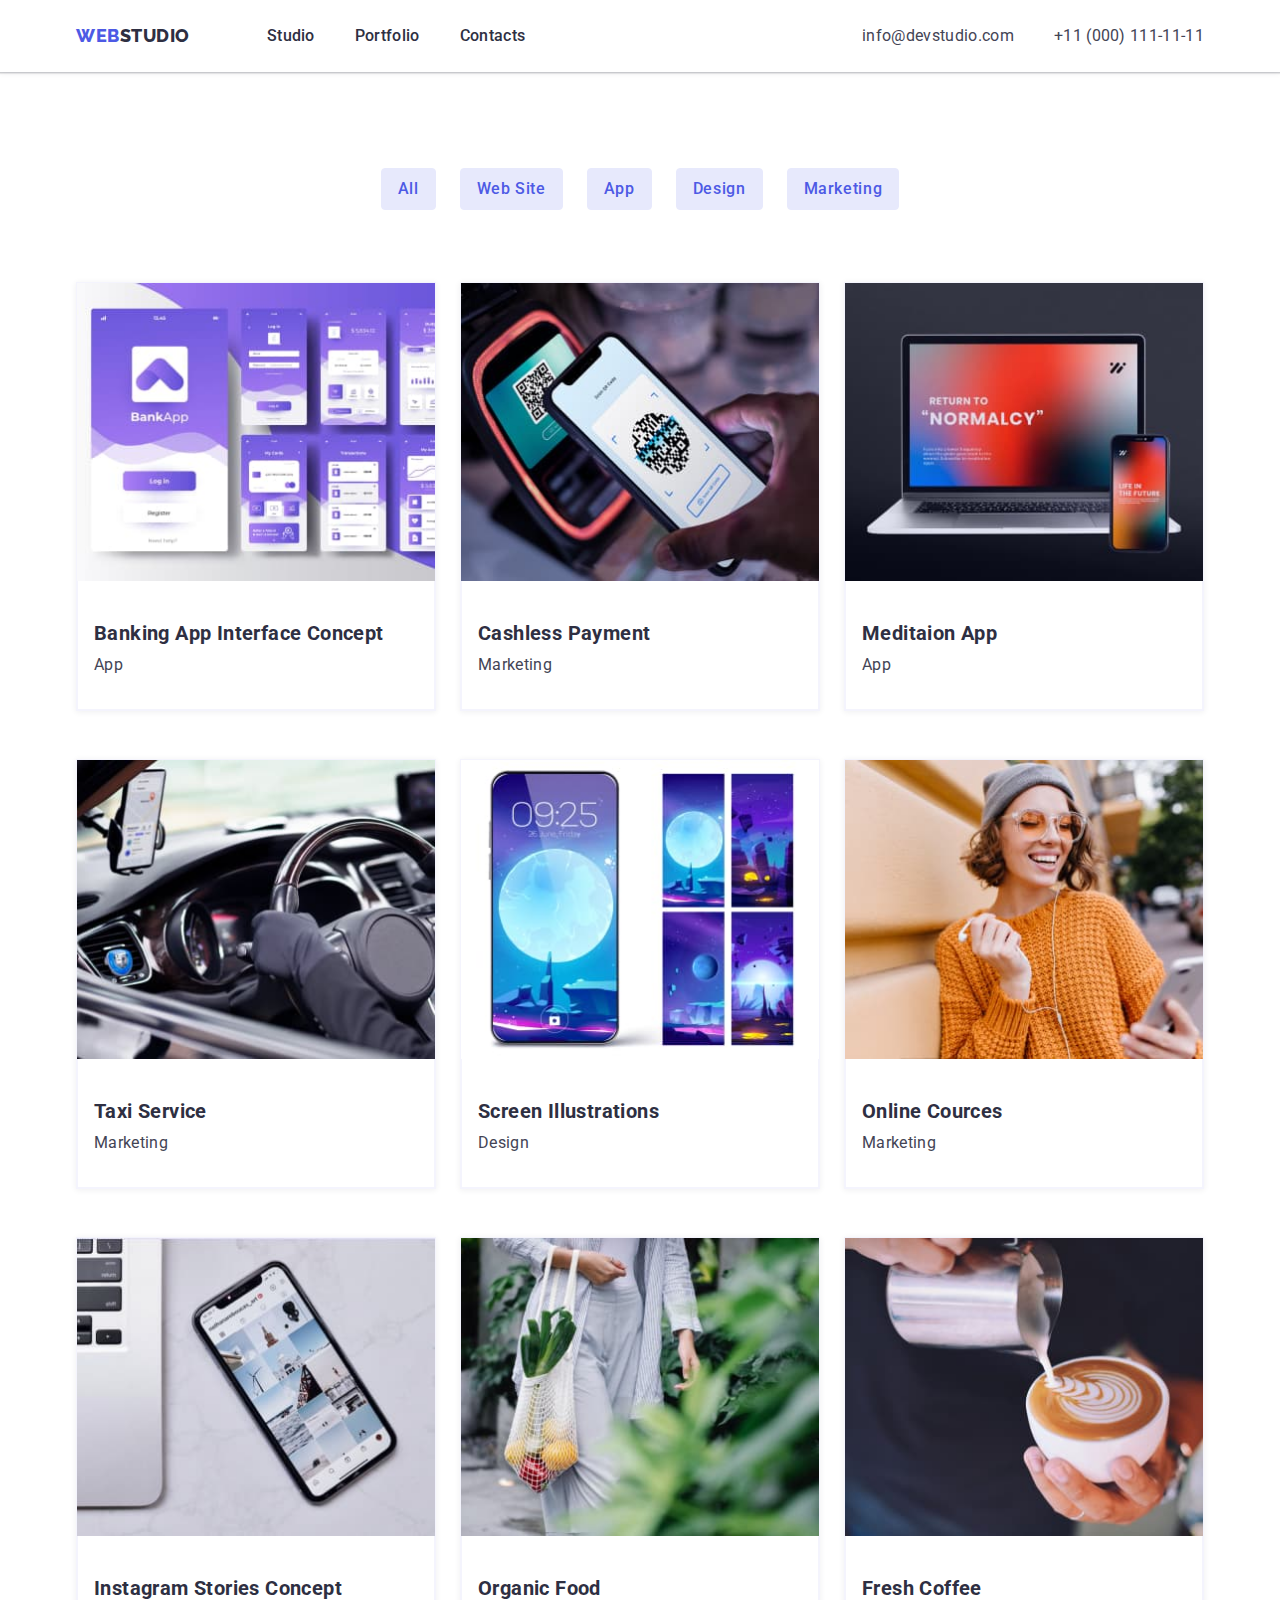
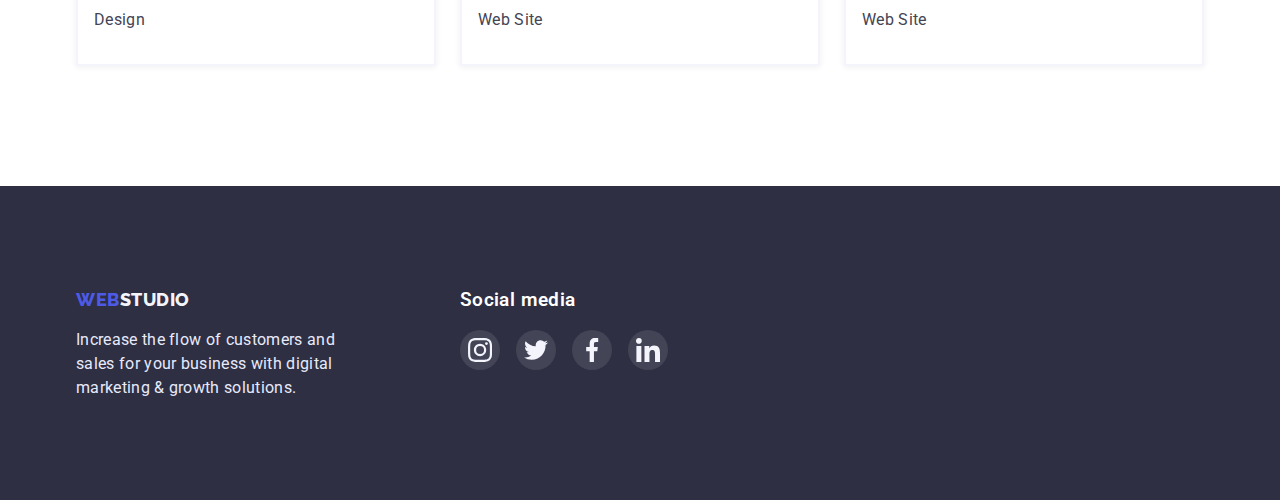
==== portfolio.html @ d84c59ca "add files from hw 4" ====
<!DOCTYPE html>
<html lang="en">
  <head>
    <meta charset="UTF-8" />
    <meta http-equiv="X-UA-Compatible" content="IE=edge" />
    <meta name="viewport" content="width=device-width, initial-scale=1.0" />
    <title>Портфоліо</title>
    <link rel="preconnect" href="https://fonts.googleapis.com" />
    <link rel="preconnect" href="https://fonts.gstatic.com" crossorigin />
    <link
      href="https://fonts.googleapis.com/css2?family=Raleway:wght@800&family=Roboto:wght@400;500;700;900&display=swap"
      rel="stylesheet" />
    <link
      rel="stylesheet"
      href="https://cdn.jsdelivr.net/npm/modern-normalize@1.1.0/modern-normalize.min.css" />
    <link rel="stylesheet" href="./css/styles.css" />
  </head>
  <body>
    <header class="page-header">
      <div class="container page-header-container">
        <a href="./index.html" class="logo"
          >web<span class="logo-black">studio</span></a
        >
        <nav class="page-nav">
          <ul class="menu">
            <li class="menu-item">
              <a href="./index.html" class="menu-link link-item-block"
                >Studio</a
              >
            </li>
            <li class="menu-item">
              <a href="./portfolio.html" class="menu-link link-item-block"
                >Portfolio</a
              >
            </li>
            <li class="menu-item">
              <a href="" class="menu-link link-item-block">Contacts</a>
            </li>
          </ul>
        </nav>
        <ul class="menu-contact">
          <li class="menu-item">
            <a
              href="maito:info@devstudio.com"
              class="contact-email link-item-block"
              >info@devstudio.com</a
            >
          </li>
          <li class="menu-item">
            <a
              href="tel:+11(000)111-11-11"
              class="contact-phone link-item-block"
              >+11 (000) 111-11-11</a
            >
          </li>
        </ul>
      </div>
    </header>
    <main>
      <section class="section portfolio-section">
        <div class="container">
          <h1 class="visual-hidden">List of our jobs</h1>
          <ul class="portfolio-menu">
            <li class="portfolio-menu-item">
              <button type="button" class="menu-btn">All</button>
            </li>
            <li class="portfolio-menu-item">
              <button type="button" class="menu-btn">Web Site</button>
            </li>
            <li class="portfolio-menu-item">
              <button type="button" class="menu-btn">App</button>
            </li>
            <li class="portfolio-menu-item">
              <button type="button" class="menu-btn">Design</button>
            </li>
            <li class="portfolio-menu-item">
              <button type="button" class="menu-btn">Marketing</button>
            </li>
          </ul>
          <ul class="portfolio-work">
            <li class="portfolio-card-item">
              <a href="" class="portfolio-card-link">
                <img
                  src="./images/banking_app_interface.jpg"
                  alt="Banking App Interface Concept"
                  width="360"
                  class="our-work-img" />
                <div class="portfolio-description">
                  <h2 class="strategy-header">Banking App Interface Concept</h2>
                  <p class="strategy-text">App</p>
                </div>
              </a>
            </li>
            <li class="portfolio-card-item">
              <a href="" class="portfolio-card-link">
                <img
                  src="./images/cashless_payment.jpg"
                  alt="Cashless Payment"
                  width="360"
                  class="our-work-img" />
                <div class="portfolio-description">
                  <h2 class="strategy-header">Cashless Payment</h2>
                  <p class="strategy-text">Marketing</p>
                </div>
              </a>
            </li>
            <li class="portfolio-card-item">
              <a href="" class="portfolio-card-link">
                <img
                  src="./images/meditation_app.jpg"
                  alt="Meditaion App"
                  width="360"
                  class="our-work-img" />
                <div class="portfolio-description">
                  <h2 class="strategy-header">Meditaion App</h2>
                  <p class="strategy-text">App</p>
                </div>
              </a>
            </li>
            <li class="portfolio-card-item">
              <a href="" class="portfolio-card-link">
                <img
                  src="./images/taxi_service.jpg"
                  alt="Taxi Service"
                  width="360"
                  class="our-work-img" />
                <div class="portfolio-description">
                  <h2 class="strategy-header">Taxi Service</h2>
                  <p class="strategy-text">Marketing</p>
                </div>
              </a>
            </li>
            <li class="portfolio-card-item">
              <a href="" class="portfolio-card-link">
                <img
                  src="./images/screen_ilustrator.jpg"
                  alt="Screen Illustrations"
                  width="360"
                  class="our-work-img" />
                <div class="portfolio-description">
                  <h2 class="strategy-header">Screen Illustrations</h2>
                  <p class="strategy-text">Design</p>
                </div>
              </a>
            </li>
            <li class="portfolio-card-item">
              <a href="" class="portfolio-card-link">
                <img
                  src="./images/online_cources.jpg"
                  alt="Online Cources"
                  width="360"
                  class="our-work-img" />
                <div class="portfolio-description">
                  <h2 class="strategy-header">Online Cources</h2>
                  <p class="strategy-text">Marketing</p>
                </div>
              </a>
            </li>
            <li class="portfolio-card-item">
              <a href="" class="portfolio-card-link">
                <img
                  src="./images/inst_stories.jpg"
                  alt="Instagram Stories Concept"
                  width="360"
                  class="our-work-img" />
                <div class="portfolio-description">
                  <h2 class="strategy-header">Instagram Stories Concept</h2>
                  <p class="strategy-text">Design</p>
                </div>
              </a>
            </li>
            <li class="portfolio-card-item">
              <a href="" class="portfolio-card-link">
                <img
                  src="./images/organic_food.jpg"
                  alt="Organic Food"
                  width="360"
                  class="our-work-img" />
                <div class="portfolio-description">
                  <h2 class="strategy-header">Organic Food</h2>
                  <p class="strategy-text">Web Site</p>
                </div>
              </a>
            </li>
            <li class="portfolio-card-item">
              <a href="" class="portfolio-card-link">
                <img
                  src="./images/fresh_coffee.jpg"
                  alt="Fresh Coffee"
                  width="360"
                  class="our-work-img" />
                <div class="portfolio-description">
                  <h2 class="strategy-header">Fresh Coffee</h2>
                  <p class="strategy-text">Web Site</p>
                </div>
              </a>
            </li>
          </ul>
        </div>
      </section>
    </main>
    <footer class="page-footer">
      <div class="container footer-align">
        <div class="footer-logo">
          <a href="./index.html" class="logo"
            >web<span class="logo-white">studio</span></a
          >
          <p class="descr-footer strategy-text">
            Increase the flow of customers and sales for your business with
            digital marketing & growth solutions.
          </p>
        </div>
        <div class="footer-social">
          <h3 class="footer-social-header">Social media</h3>
          <ul class="footer-social-menu">
            <li class="footer-social-item">
              <a href="" class="footer-social-link"
                ><svg class="footer-social-img" width="44px">
                  <use href="./images/icon.svg#instagram"></use></svg
              ></a>
            </li>
            <li class="footer-social-item">
              <a href="" class="footer-social-link"
                ><svg class="footer-social-img" width="44px">
                  <use href="./images/icon.svg#twitter"></use></svg
              ></a>
            </li>
            <li class="footer-social-item">
              <a href="" class="footer-social-link"
                ><svg class="footer-social-img" width="44px">
                  <use href="./images/icon.svg#facebook"></use></svg
              ></a>
            </li>
            <li class="footer-social-item">
              <a href="" class="footer-social-link"
                ><svg class="footer-social-img" width="44px">
                  <use href="./images/icon.svg#linkedin"></use></svg
              ></a>
            </li>
          </ul>
        </div>
      </div>
    </footer>
  </body>
</html>
---- css/styles.css ----
/* .outline {
  outline: 2px solid tomato;
} */
/* Reset styles */
h1,
h2,
h3,
h4,
h5,
h6,
p {
  margin-top: 0;
  margin-bottom: 0;
}

ul,
ol {
  margin-top: 0;
  margin-bottom: 0;
  padding-left: 0;
  list-style: none;
}

img {
  display: block;
  max-width: 100%;
}

a {
  text-decoration: none;
}

button {
  cursor: pointer;
}

.visual-hidden {
  position: absolute;
  white-space: nowrap;
  width: 1px;
  height: 1px;
  overflow: hidden;
  border: 0;
  padding: 0;
  clip: rect(0 0 0 0);
  clip-path: inset(50%);
  margin: -1px;
}

/* Variables */
:root {
  --primary-font: "Roboto", sans-serif;
  --secondary-font: "Raleway", sans-serif;
  /* COLORS */
  --brand-color: #4d5ae5; /* IRIS */
  --dark-color: #2e2f42; /* NAVY BLUE */
  --success-color: #31d0aa; /* GREEN */
  --body-text-color: #434455; /* SLATE */
  --sub-text-color: #8e8f99; /* LIGHT SLATE */
  --accent-color: #e7e9fc; /* CORNFLOWER */
  --light-color: #f4f4fd; /* CLOUD */
  --bgrnd-color: #ffffff; /* WHITE */
  --hero-btn-backgroung: #404bbf;
}

body {
  background-color: var(--bgrnd-color);
  color: var(--body-text-color);
  font-family: var(--primary-font);
  font-size: 16px;
}

.container {
  width: 1158px;
  margin-left: auto;
  margin-right: auto;
  padding-left: 15px;
  padding-right: 15px;
}

.page-header {
  box-shadow: 0px 2px 1px rgba(46, 47, 66, 0.08),
    0px 1px 1px rgba(46, 47, 66, 0.16), 0px 1px 6px rgba(46, 47, 66, 0.08);
}

.page-header-container {
  display: flex;
  justify-content: flex-start;
  align-items: center;
}

.page-nav {
  display: flex;
  align-items: center;
}

.menu {
  display: flex;
  align-items: center;
}

.menu-contact {
  display: flex;
  align-items: center;
  margin-left: auto;
}

.menu-item:not(:last-child) {
  margin-right: 40px;
}

/* Logo */
.logo {
  margin-right: 77px;

  font-family: var(--secondary-font);
  font-weight: 800;
  font-size: 18px;
  line-height: 1.33;
  letter-spacing: 0.03em;
  text-transform: uppercase;
  color: var(--brand-color);
}

.logo-white {
  color: var(--light-color);
}

.logo-black {
  color: var(--dark-color);
}

.menu-link {
  font-weight: 500;
  line-height: 1.5;
  letter-spacing: 0.02em;
  color: var(--dark-color);
}

.link-item-block {
  display: block;
  padding-top: 24px;
  padding-bottom: 24px;
}
.menu-link:hover,
.menu-link:focus {
  color: var(--body-text-color);
}

.menu-link:active {
  color: var(--brand-color);
}

.contact-email,
.contact-phone {
  line-height: 1.5;
  letter-spacing: 0.02em;
  color: var(--body-text-color);
}

.contact-email:hover,
.contact-email:focus {
  color: var(--brand-color);
}

.contact-phone:hover,
.contact-phone:focus {
  color: var(--brand-color);
}

.hero {
  padding-top: 192px;
  padding-bottom: 192px;
  margin: 0 auto;

  background-color: var(--dark-color);

  text-align: center;
}

.overlay {
  max-width: 1440px;
  background-image: linear-gradient(
      rgba(46, 47, 66, 0.7),
      rgba(46, 47, 66, 0.7)
    ),
    url("../images/p-o.jpg");
  background-size: cover;
  background-position: center;
}

.hero-header {
  margin: auto;
  max-width: 500px;

  font-weight: 700;
  font-size: 56px;
  line-height: 1.07;
  letter-spacing: 0.02em;
  color: var(--bgrnd-color);

  text-align: center;
}

.hero-btn {
  margin-top: 48px;
  min-width: 170px;
  padding-top: 16px;
  padding-right: 32px;
  padding-bottom: 16px;
  padding-left: 32px;

  font-size: 16px;
  font-weight: 500;
  line-height: 1.18;
  letter-spacing: 0.04em;
  color: var(--bgrnd-color);
  background-color: var(--brand-color);
  font-family: var(--primary-font);

  box-shadow: 0px 4px 4px rgba(0, 0, 0, 0.15);
  border-radius: 4px;
  border-color: transparent;
}

.hero-btn:hover,
.hero-btn:focus {
  background-color: var(--brand-color);
  box-shadow: 0px 1px 6px rgba(46, 47, 66, 0.08),
    0px 1px 1px rgba(46, 47, 66, 0.16), 0px 2px 1px rgba(46, 47, 66, 0.08);
}

.hero-btn:active {
  background-color: var(--hero-btn-backgroung);
  box-shadow: 0px 4px 4px rgba(0, 0, 0, 0.15);
}

.strategy {
  padding-top: 120px;
}

.section {
  padding-bottom: 120px;
}

.strategy-header {
  margin-bottom: 8px;
  margin-top: 8px;
  font-weight: 700;
  font-size: 20px;
  line-height: 1.2;
  letter-spacing: 0.02em;
  color: var(--dark-color);
}

.strategy-text {
  letter-spacing: 0.02em;
  line-height: 1.5;
  color: var(--body-text-color);
}

.strategy-list {
  display: flex;
  flex-wrap: wrap;
  column-gap: 24px;
}

.strategy-item-link {
  display: flex;
  align-items: center;
  justify-content: center;
  height: 112px;
  background: var(--light-color);
  border-radius: 4px;
}

.strategy-item {
  flex-basis: calc((100% - (3 * 24px)) / 4);
}

.strategy-item-img {
  height: 64px;
  width: 64px;
}

.work-list {
  display: flex;
  align-items: center;
  column-gap: 24px;
  flex-wrap: wrap;
}

.work-item {
  flex-basis: calc((100% - (2 * 24px)) / 3);
}

.work-header,
.team-header,
.customer-header {
  margin-bottom: 72px;

  font-weight: 700;
  font-size: 36px;
  line-height: 1.11;
  letter-spacing: 0.02em;
  color: var(--dark-color);

  text-align: center;
  text-transform: capitalize;
}

.team {
  background-color: var(--light-color);
  padding-top: 120px;
}

.team-list {
  display: flex;
  flex-wrap: wrap;
  align-items: center;
  column-gap: 24px;
}

.team-item {
  background-color: var(--bgrnd-color);

  text-align: center;
  border-radius: 0px 0px 4px 4px;
  box-shadow: 0px 1px 6px rgba(46, 47, 66, 0.08),
    0px 1px 1px rgba(46, 47, 66, 0.16), 0px 2px 1px rgba(46, 47, 66, 0.08);
}

.team-img-descr {
  padding-top: 32px;
  padding-right: 16px;
  padding-bottom: 32px;
  padding-left: 16px;
}

.team-social-menu {
  display: flex;
  justify-content: center;
  align-items: center;
  gap: 24px;
  margin-top: 12px;
}

.team-social-item {
  width: 40px;
  height: 40px;
}

.team-social-link {
  display: flex;
  justify-content: center;
  align-items: center;
  border-radius: 50%;
  background: var(--brand-color);
  width: 100%;
  height: 100%;
}

.team-social-img {
  width: 16px;
  height: 16px;
  fill: var(--light-color);
}

.customer {
  padding-top: 120px;
  text-align: center;
}

.customer-header {
  margin-bottom: 72px;
}

.customer-menu {
  display: flex;
  align-items: center;
  column-gap: 24px;
}

.customer-menu-item {
  height: 88px;
  width: 168px;
}

.customer-menu-link {
  display: flex;
  justify-content: center;
  align-items: center;
  border-radius: 4px;
  border: 1px solid var(--sub-text-color);
  color: var(--sub);
  height: 100%;
  width: 100%;
}

.customer-menu-img {
  width: 104px;
  height: 56px;
  fill: var(--sub-text-color);
}

.customer-menu-link:hover,
.customer-menu-link:focus {
  border: 1px solid var(--brand-color);
  color: var(--brand-color);
}

.customer-menu-link:hover .customer-menu-img,
.customer-menu-link:focus .customer-menu-img {
  fill: var(--brand-color);
  color: var(--brand-color);
}

.footer-align {
  display: flex;
  align-items: baseline;
}

.footer-logo {
  margin-right: 120px;
}

.descr-footer {
  color: var(--accent-color);
  width: 264px;
  margin-top: 16px;
}

.page-footer {
  padding-top: 100px;
  padding-bottom: 100px;

  background-color: var(--dark-color);
}

.footer-social-menu {
  display: flex;
  justify-content: center;
  align-items: center;
  column-gap: 16px;
}

.footer-social-item {
  height: 40px;
  width: 40px;
}

.footer-social-link {
  display: flex;
  justify-content: center;
  align-items: center;
  border-radius: 50%;
  background: rgba(255, 255, 255, 0.1);
  width: 100%;
  height: 100%;
}

.footer-social-link:hover,
.footer-social-link:focus {
  background-color: var(--success-color);
}

.footer-social-img {
  width: 24px;
  height: 24px;
  fill: var(--light-color);
}

.footer-social-header {
  margin-bottom: 16px;
  font-weight: 600;
  line-height: 1.5;
  letter-spacing: 0.02em;
  color: var(--bgrnd-color);
}

/* =========== PORTFOLIO ============ */

.menu-btn {
  font-size: 16px;
  font-weight: 500;
  line-height: 1.5;
  letter-spacing: 0.04em;
  color: var(--brand-color);
  background-color: var(--accent-color);
  font-family: var(--primary-font);
  padding: 8px 16px;
  border-radius: 4px;
  border: 1px solid #e7e9fc;
  font-family: var(--primary-font);
}

.menu-btn:hover,
.menu-btn:focus {
  color: var(--bgrnd-color);
  background-color: var(--brand-color);
  border-color: transparent;
  box-shadow: 0px 3px 1px rgba(0, 0, 0, 0.1), 0px 2px 1px rgba(0, 0, 0, 0.08),
    0px 2px 2px rgba(0, 0, 0, 0.12);
}

.portfolio-section {
  padding-top: 96px;
}

.portfolio-menu {
  display: flex;
  align-items: center;
  justify-content: center;
  column-gap: 24px;
  margin-bottom: 72px;
}

.portfolio-work {
  display: flex;
  flex-wrap: wrap;
  align-items: center;
  gap: 48px 24px;
}

.portfolio-card-item {
  display: flex;
  flex-basis: calc((100% - (2 * 24px)) / 3);
}

.portfolio-card-link {
  width: 100%;
  border: 0.5px solid #f4f4fd;
  box-shadow: 0px 1px 6px rgba(46, 47, 66, 0.08);
}

.portfolio-card-link:hover,
.portfolio-card-link:focus {
  box-shadow: 0px 1px 6px rgba(46, 47, 66, 0.08),
    0px 1px 1px rgba(46, 47, 66, 0.16), 0px 2px 1px rgba(46, 47, 66, 0.08);
}

.portfolio-description {
  padding-top: 32px;
  padding-bottom: 32px;
  padding-left: 16px;

  border: 0.5px solid;
  border-color: var(--light-color);
  border-top: none;
}
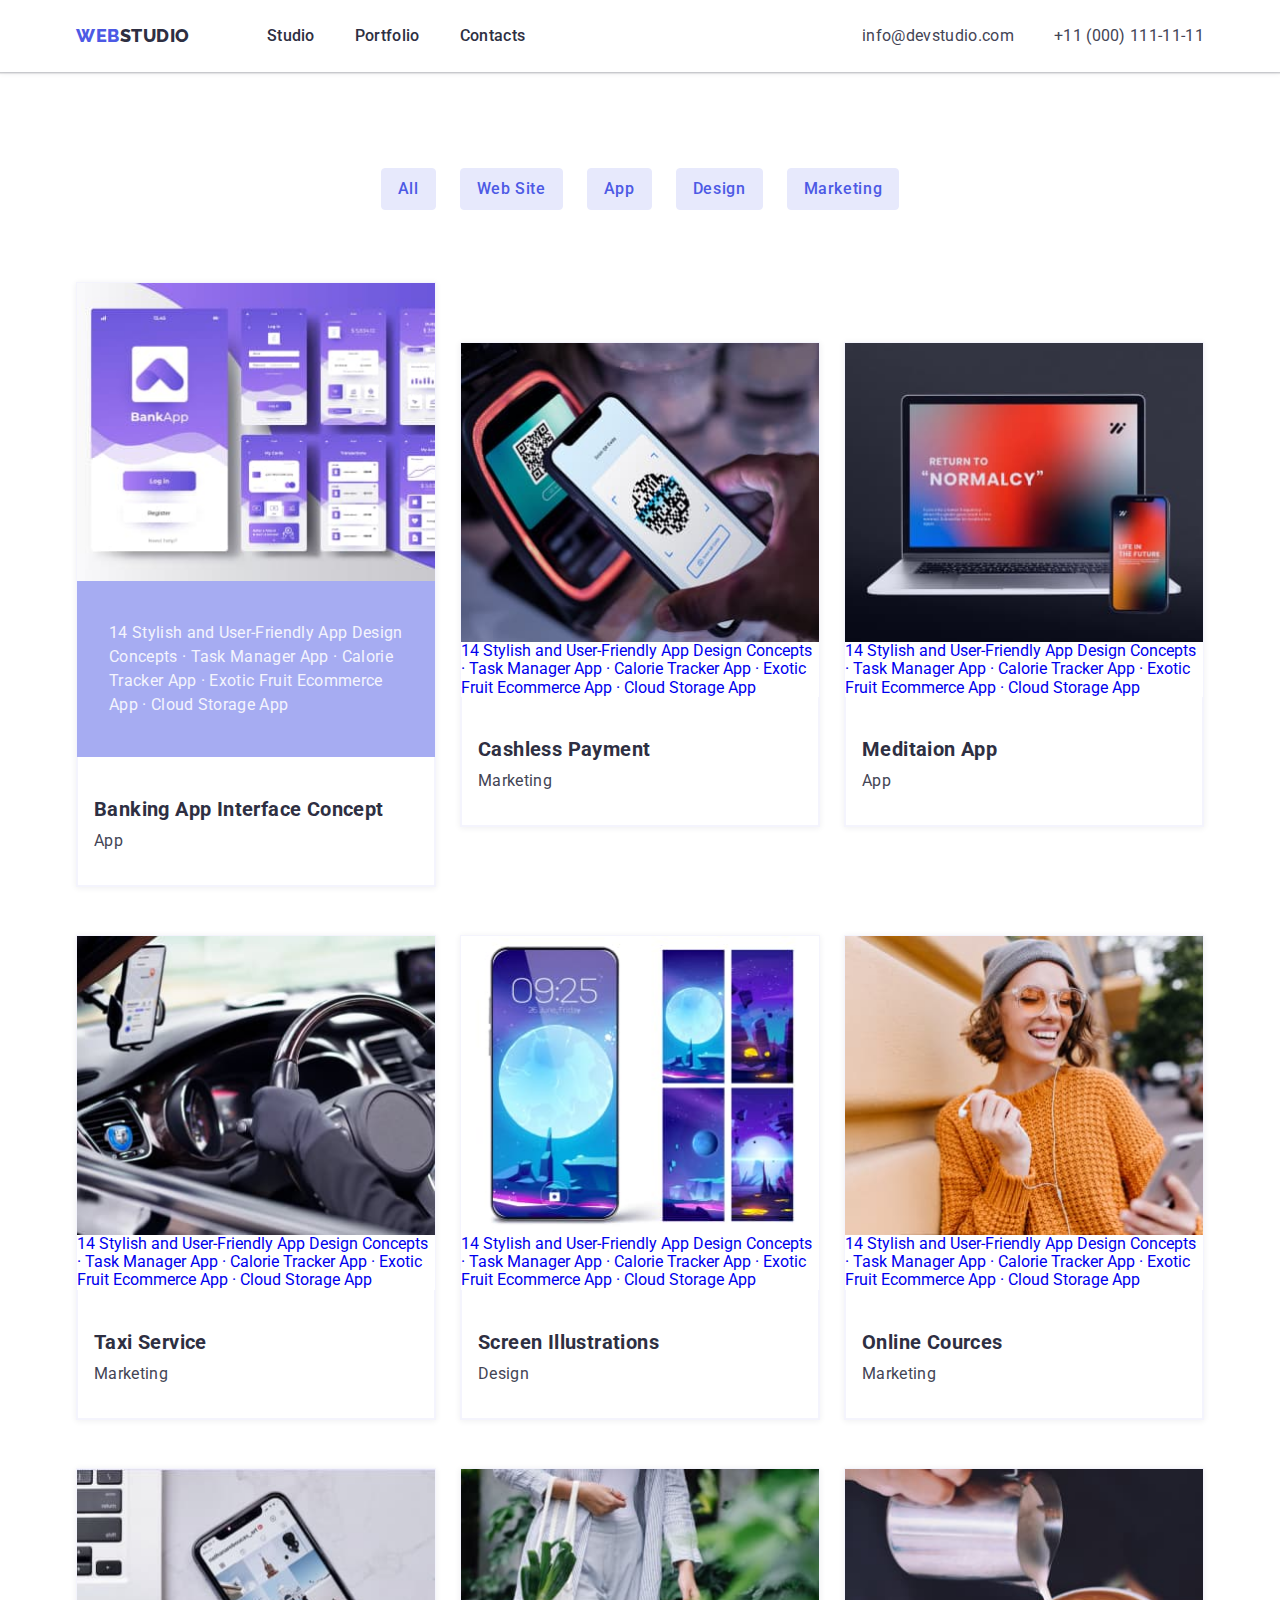
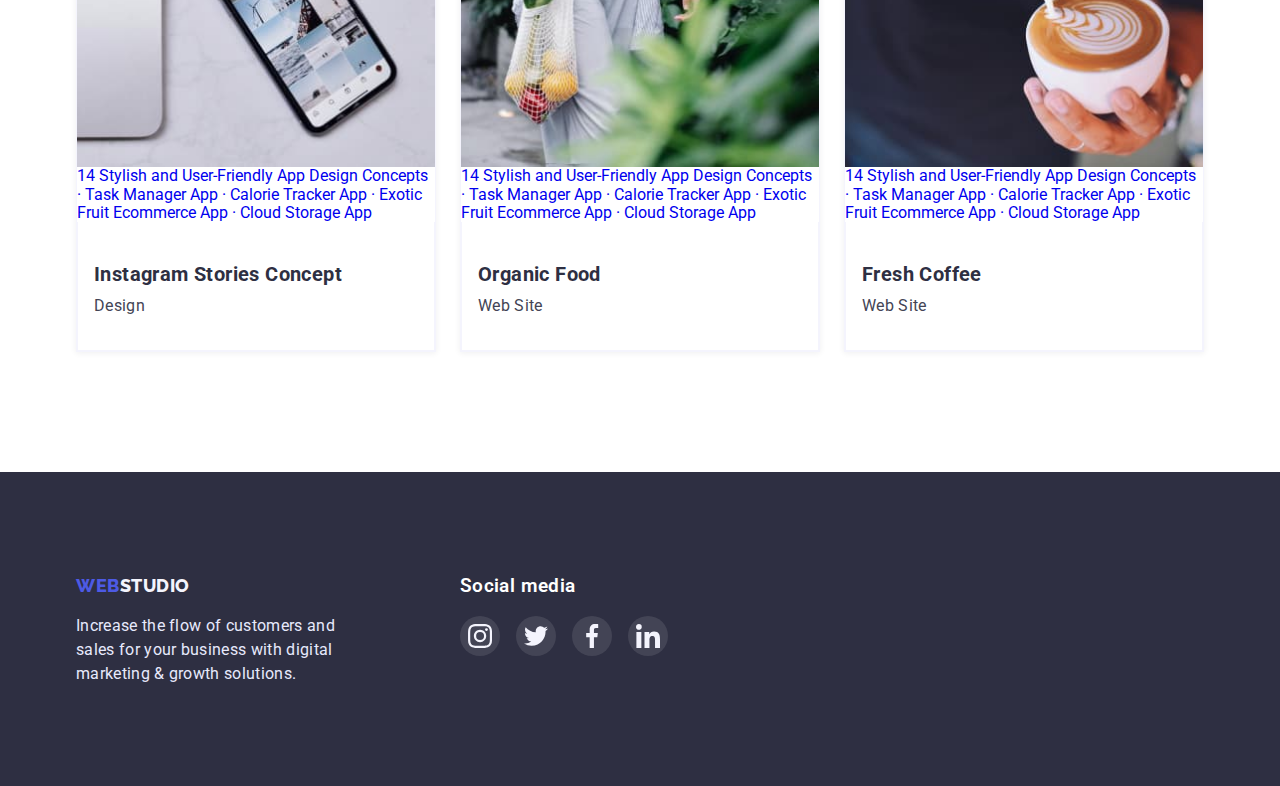
==== commit 67ef518b: "додавання елементу ефекту для сторінки портфоліо" ====
--- a/portfolio.html
+++ b/portfolio.html
@@ -34,7 +34,7 @@
               >
             </li>
             <li class="menu-item">
-              <a href="" class="menu-link link-item-block">Contacts</a>
+              <a href="#" class="menu-link link-item-block">Contacts</a>
             </li>
           </ul>
         </nav>
@@ -79,12 +79,17 @@
           </ul>
           <ul class="portfolio-work">
             <li class="portfolio-card-item">
-              <a href="" class="portfolio-card-link">
+              <a href="#" class="portfolio-card-link">
                 <img
                   src="./images/banking_app_interface.jpg"
                   alt="Banking App Interface Concept"
                   width="360"
                   class="our-work-img" />
+                <p class="portfolio-overlay-card">
+                  14 Stylish and User-Friendly App Design Concepts · Task
+                  Manager App · Calorie Tracker App · Exotic Fruit Ecommerce App
+                  · Cloud Storage App
+                </p>
                 <div class="portfolio-description">
                   <h2 class="strategy-header">Banking App Interface Concept</h2>
                   <p class="strategy-text">App</p>
@@ -92,12 +97,17 @@
               </a>
             </li>
             <li class="portfolio-card-item">
-              <a href="" class="portfolio-card-link">
+              <a href="#" class="portfolio-card-link">
                 <img
                   src="./images/cashless_payment.jpg"
                   alt="Cashless Payment"
                   width="360"
                   class="our-work-img" />
+                <p>
+                  14 Stylish and User-Friendly App Design Concepts · Task
+                  Manager App · Calorie Tracker App · Exotic Fruit Ecommerce App
+                  · Cloud Storage App
+                </p>
                 <div class="portfolio-description">
                   <h2 class="strategy-header">Cashless Payment</h2>
                   <p class="strategy-text">Marketing</p>
@@ -105,12 +115,17 @@
               </a>
             </li>
             <li class="portfolio-card-item">
-              <a href="" class="portfolio-card-link">
+              <a href="#" class="portfolio-card-link">
                 <img
                   src="./images/meditation_app.jpg"
                   alt="Meditaion App"
                   width="360"
                   class="our-work-img" />
+                <p>
+                  14 Stylish and User-Friendly App Design Concepts · Task
+                  Manager App · Calorie Tracker App · Exotic Fruit Ecommerce App
+                  · Cloud Storage App
+                </p>
                 <div class="portfolio-description">
                   <h2 class="strategy-header">Meditaion App</h2>
                   <p class="strategy-text">App</p>
@@ -118,12 +133,17 @@
               </a>
             </li>
             <li class="portfolio-card-item">
-              <a href="" class="portfolio-card-link">
+              <a href="#" class="portfolio-card-link">
                 <img
                   src="./images/taxi_service.jpg"
                   alt="Taxi Service"
                   width="360"
                   class="our-work-img" />
+                <p>
+                  14 Stylish and User-Friendly App Design Concepts · Task
+                  Manager App · Calorie Tracker App · Exotic Fruit Ecommerce App
+                  · Cloud Storage App
+                </p>
                 <div class="portfolio-description">
                   <h2 class="strategy-header">Taxi Service</h2>
                   <p class="strategy-text">Marketing</p>
@@ -131,12 +151,17 @@
               </a>
             </li>
             <li class="portfolio-card-item">
-              <a href="" class="portfolio-card-link">
+              <a href="#" class="portfolio-card-link">
                 <img
                   src="./images/screen_ilustrator.jpg"
                   alt="Screen Illustrations"
                   width="360"
                   class="our-work-img" />
+                <p>
+                  14 Stylish and User-Friendly App Design Concepts · Task
+                  Manager App · Calorie Tracker App · Exotic Fruit Ecommerce App
+                  · Cloud Storage App
+                </p>
                 <div class="portfolio-description">
                   <h2 class="strategy-header">Screen Illustrations</h2>
                   <p class="strategy-text">Design</p>
@@ -144,12 +169,17 @@
               </a>
             </li>
             <li class="portfolio-card-item">
-              <a href="" class="portfolio-card-link">
+              <a href="#" class="portfolio-card-link">
                 <img
                   src="./images/online_cources.jpg"
                   alt="Online Cources"
                   width="360"
                   class="our-work-img" />
+                <p>
+                  14 Stylish and User-Friendly App Design Concepts · Task
+                  Manager App · Calorie Tracker App · Exotic Fruit Ecommerce App
+                  · Cloud Storage App
+                </p>
                 <div class="portfolio-description">
                   <h2 class="strategy-header">Online Cources</h2>
                   <p class="strategy-text">Marketing</p>
@@ -157,12 +187,17 @@
               </a>
             </li>
             <li class="portfolio-card-item">
-              <a href="" class="portfolio-card-link">
+              <a href="#" class="portfolio-card-link">
                 <img
                   src="./images/inst_stories.jpg"
                   alt="Instagram Stories Concept"
                   width="360"
                   class="our-work-img" />
+                <p>
+                  14 Stylish and User-Friendly App Design Concepts · Task
+                  Manager App · Calorie Tracker App · Exotic Fruit Ecommerce App
+                  · Cloud Storage App
+                </p>
                 <div class="portfolio-description">
                   <h2 class="strategy-header">Instagram Stories Concept</h2>
                   <p class="strategy-text">Design</p>
@@ -170,12 +205,17 @@
               </a>
             </li>
             <li class="portfolio-card-item">
-              <a href="" class="portfolio-card-link">
+              <a href="#" class="portfolio-card-link">
                 <img
                   src="./images/organic_food.jpg"
                   alt="Organic Food"
                   width="360"
                   class="our-work-img" />
+                <p>
+                  14 Stylish and User-Friendly App Design Concepts · Task
+                  Manager App · Calorie Tracker App · Exotic Fruit Ecommerce App
+                  · Cloud Storage App
+                </p>
                 <div class="portfolio-description">
                   <h2 class="strategy-header">Organic Food</h2>
                   <p class="strategy-text">Web Site</p>
@@ -183,12 +223,17 @@
               </a>
             </li>
             <li class="portfolio-card-item">
-              <a href="" class="portfolio-card-link">
+              <a href="#" class="portfolio-card-link">
                 <img
                   src="./images/fresh_coffee.jpg"
                   alt="Fresh Coffee"
                   width="360"
                   class="our-work-img" />
+                <p class="">
+                  14 Stylish and User-Friendly App Design Concepts · Task
+                  Manager App · Calorie Tracker App · Exotic Fruit Ecommerce App
+                  · Cloud Storage App
+                </p>
                 <div class="portfolio-description">
                   <h2 class="strategy-header">Fresh Coffee</h2>
                   <p class="strategy-text">Web Site</p>
@@ -214,25 +259,25 @@
           <h3 class="footer-social-header">Social media</h3>
           <ul class="footer-social-menu">
             <li class="footer-social-item">
-              <a href="" class="footer-social-link"
+              <a href="#" class="footer-social-link"
                 ><svg class="footer-social-img" width="44px">
                   <use href="./images/icon.svg#instagram"></use></svg
               ></a>
             </li>
             <li class="footer-social-item">
-              <a href="" class="footer-social-link"
+              <a href="#" class="footer-social-link"
                 ><svg class="footer-social-img" width="44px">
                   <use href="./images/icon.svg#twitter"></use></svg
               ></a>
             </li>
             <li class="footer-social-item">
-              <a href="" class="footer-social-link"
+              <a href="#" class="footer-social-link"
                 ><svg class="footer-social-img" width="44px">
                   <use href="./images/icon.svg#facebook"></use></svg
               ></a>
             </li>
             <li class="footer-social-item">
-              <a href="" class="footer-social-link"
+              <a href="#" class="footer-social-link"
                 ><svg class="footer-social-img" width="44px">
                   <use href="./images/icon.svg#linkedin"></use></svg
               ></a>
--- a/css/styles.css
+++ b/css/styles.css
@@ -480,6 +480,19 @@
 
 /* =========== PORTFOLIO ============ */
 
+.portfolio-overlay-card {
+  display: block;
+  font-size: 16px;
+  line-height: 1.5;
+  letter-spacing: 0.02em;
+  color: #f4f4fd;
+  padding-top: 40px;
+  padding-right: 32px;
+  padding-bottom: 40px;
+  padding-left: 32px;
+  background-color: rgb(77, 90, 229, 0.5);
+}
+
 .menu-btn {
   font-size: 16px;
   font-weight: 500;
@@ -528,7 +541,6 @@
 }
 
 .portfolio-card-link {
-  width: 100%;
   border: 0.5px solid #f4f4fd;
   box-shadow: 0px 1px 6px rgba(46, 47, 66, 0.08);
 }
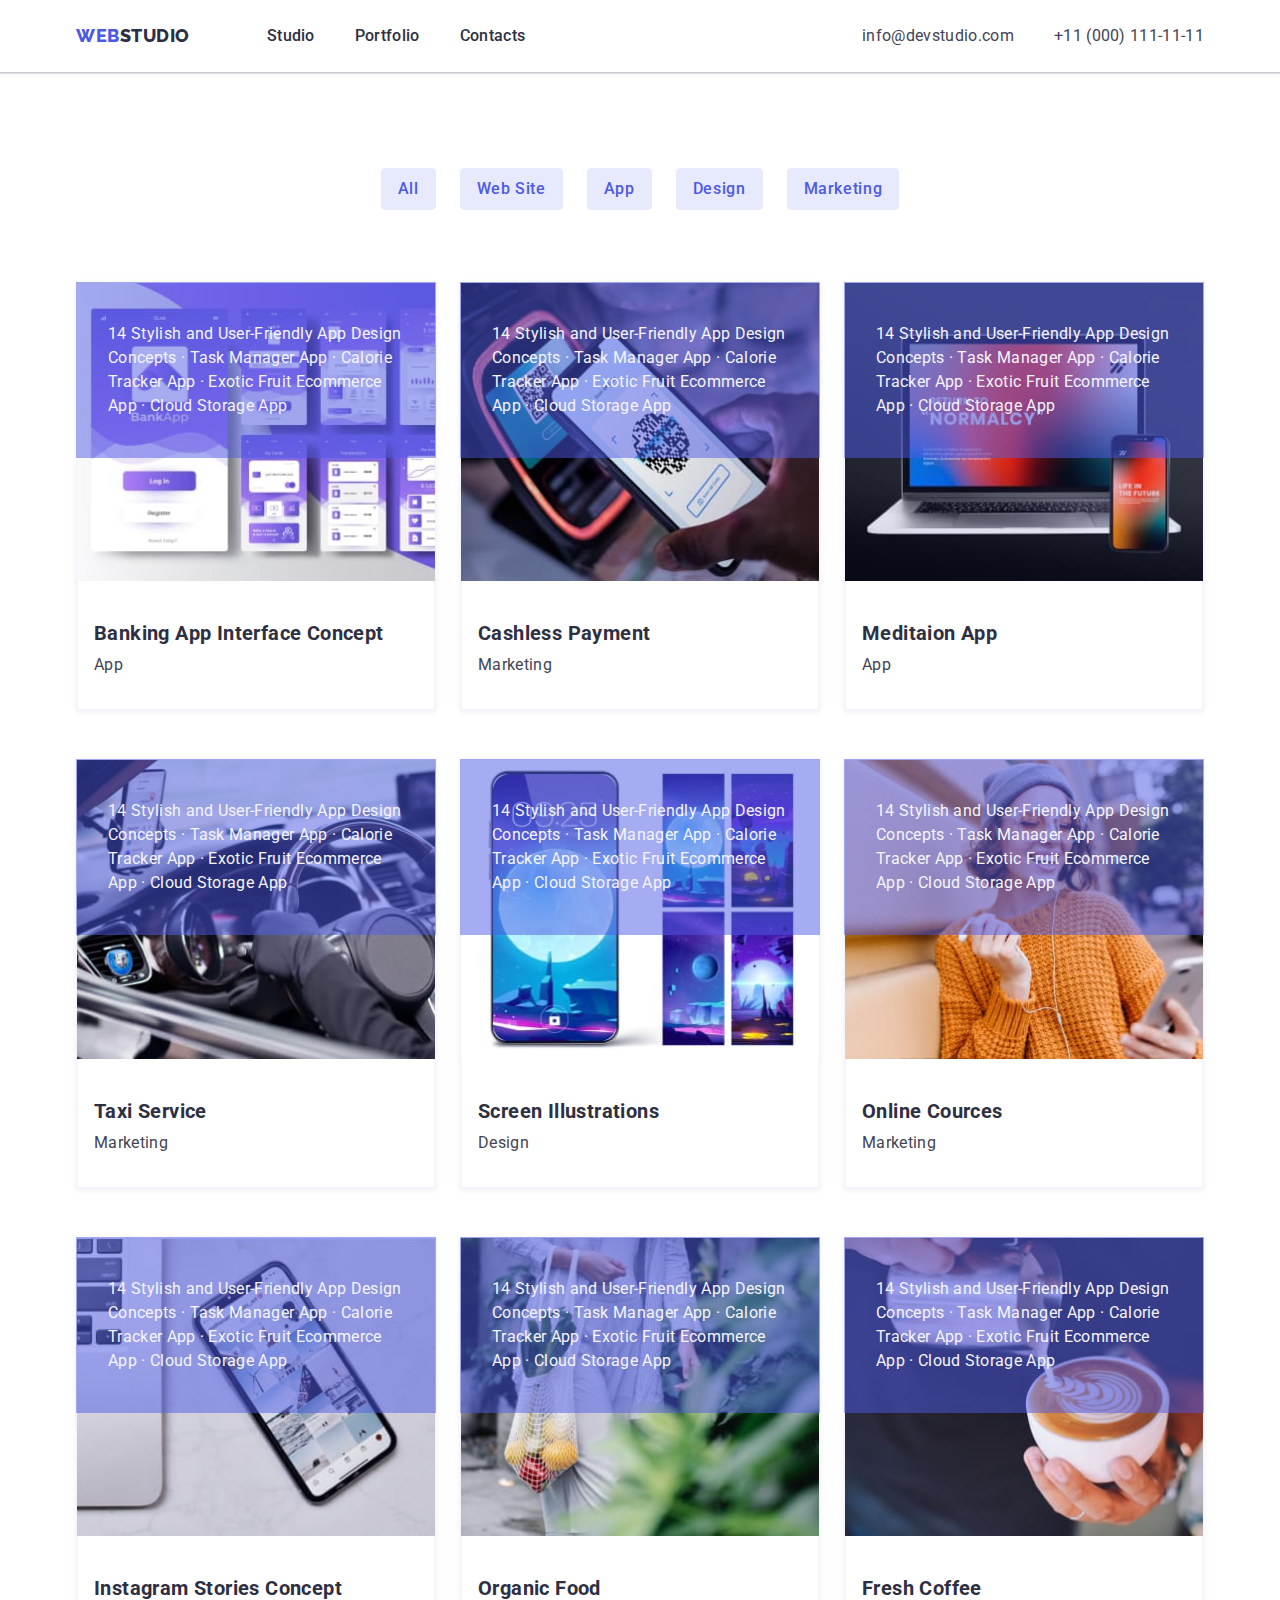
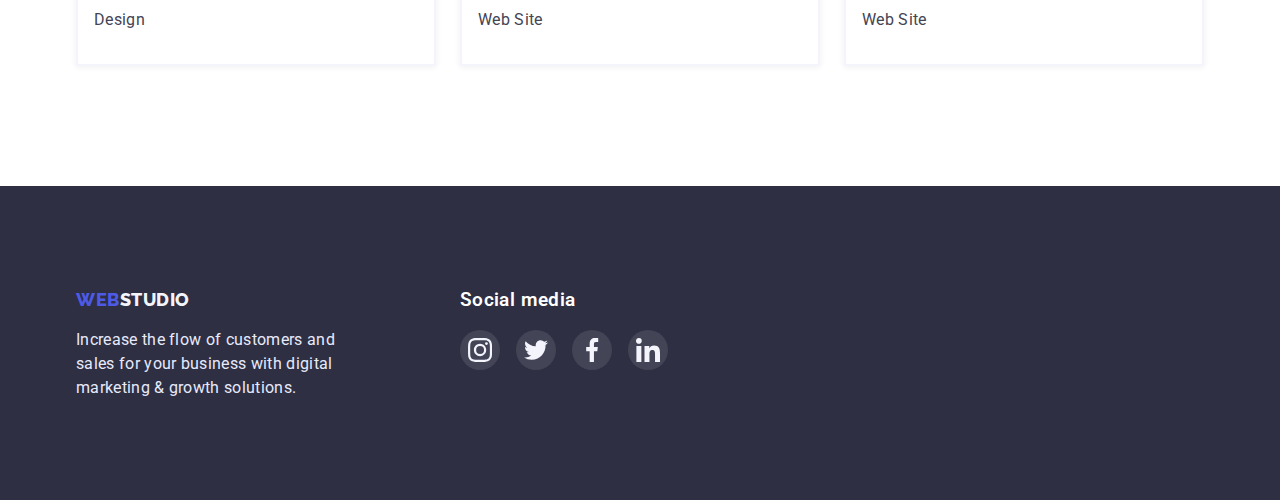
==== commit 30112500: "додано ефект на всі елементи" ====
--- a/portfolio.html
+++ b/portfolio.html
@@ -103,7 +103,7 @@
                   alt="Cashless Payment"
                   width="360"
                   class="our-work-img" />
-                <p>
+                <p class="portfolio-overlay-card">
                   14 Stylish and User-Friendly App Design Concepts · Task
                   Manager App · Calorie Tracker App · Exotic Fruit Ecommerce App
                   · Cloud Storage App
@@ -121,7 +121,7 @@
                   alt="Meditaion App"
                   width="360"
                   class="our-work-img" />
-                <p>
+                <p class="portfolio-overlay-card">
                   14 Stylish and User-Friendly App Design Concepts · Task
                   Manager App · Calorie Tracker App · Exotic Fruit Ecommerce App
                   · Cloud Storage App
@@ -139,7 +139,7 @@
                   alt="Taxi Service"
                   width="360"
                   class="our-work-img" />
-                <p>
+                <p class="portfolio-overlay-card">
                   14 Stylish and User-Friendly App Design Concepts · Task
                   Manager App · Calorie Tracker App · Exotic Fruit Ecommerce App
                   · Cloud Storage App
@@ -157,7 +157,7 @@
                   alt="Screen Illustrations"
                   width="360"
                   class="our-work-img" />
-                <p>
+                <p class="portfolio-overlay-card">
                   14 Stylish and User-Friendly App Design Concepts · Task
                   Manager App · Calorie Tracker App · Exotic Fruit Ecommerce App
                   · Cloud Storage App
@@ -175,7 +175,7 @@
                   alt="Online Cources"
                   width="360"
                   class="our-work-img" />
-                <p>
+                <p class="portfolio-overlay-card">
                   14 Stylish and User-Friendly App Design Concepts · Task
                   Manager App · Calorie Tracker App · Exotic Fruit Ecommerce App
                   · Cloud Storage App
@@ -193,7 +193,7 @@
                   alt="Instagram Stories Concept"
                   width="360"
                   class="our-work-img" />
-                <p>
+                <p class="portfolio-overlay-card">
                   14 Stylish and User-Friendly App Design Concepts · Task
                   Manager App · Calorie Tracker App · Exotic Fruit Ecommerce App
                   · Cloud Storage App
@@ -211,7 +211,7 @@
                   alt="Organic Food"
                   width="360"
                   class="our-work-img" />
-                <p>
+                <p class="portfolio-overlay-card">
                   14 Stylish and User-Friendly App Design Concepts · Task
                   Manager App · Calorie Tracker App · Exotic Fruit Ecommerce App
                   · Cloud Storage App
@@ -229,7 +229,7 @@
                   alt="Fresh Coffee"
                   width="360"
                   class="our-work-img" />
-                <p class="">
+                <p class="portfolio-overlay-card">
                   14 Stylish and User-Friendly App Design Concepts · Task
                   Manager App · Calorie Tracker App · Exotic Fruit Ecommerce App
                   · Cloud Storage App
--- a/css/styles.css
+++ b/css/styles.css
@@ -481,7 +481,9 @@
 /* =========== PORTFOLIO ============ */
 
 .portfolio-overlay-card {
-  display: block;
+  position: absolute;
+  left: 0;
+  top: 0;
   font-size: 16px;
   line-height: 1.5;
   letter-spacing: 0.02em;
@@ -536,6 +538,7 @@
 }
 
 .portfolio-card-item {
+  position: relative;
   display: flex;
   flex-basis: calc((100% - (2 * 24px)) / 3);
 }
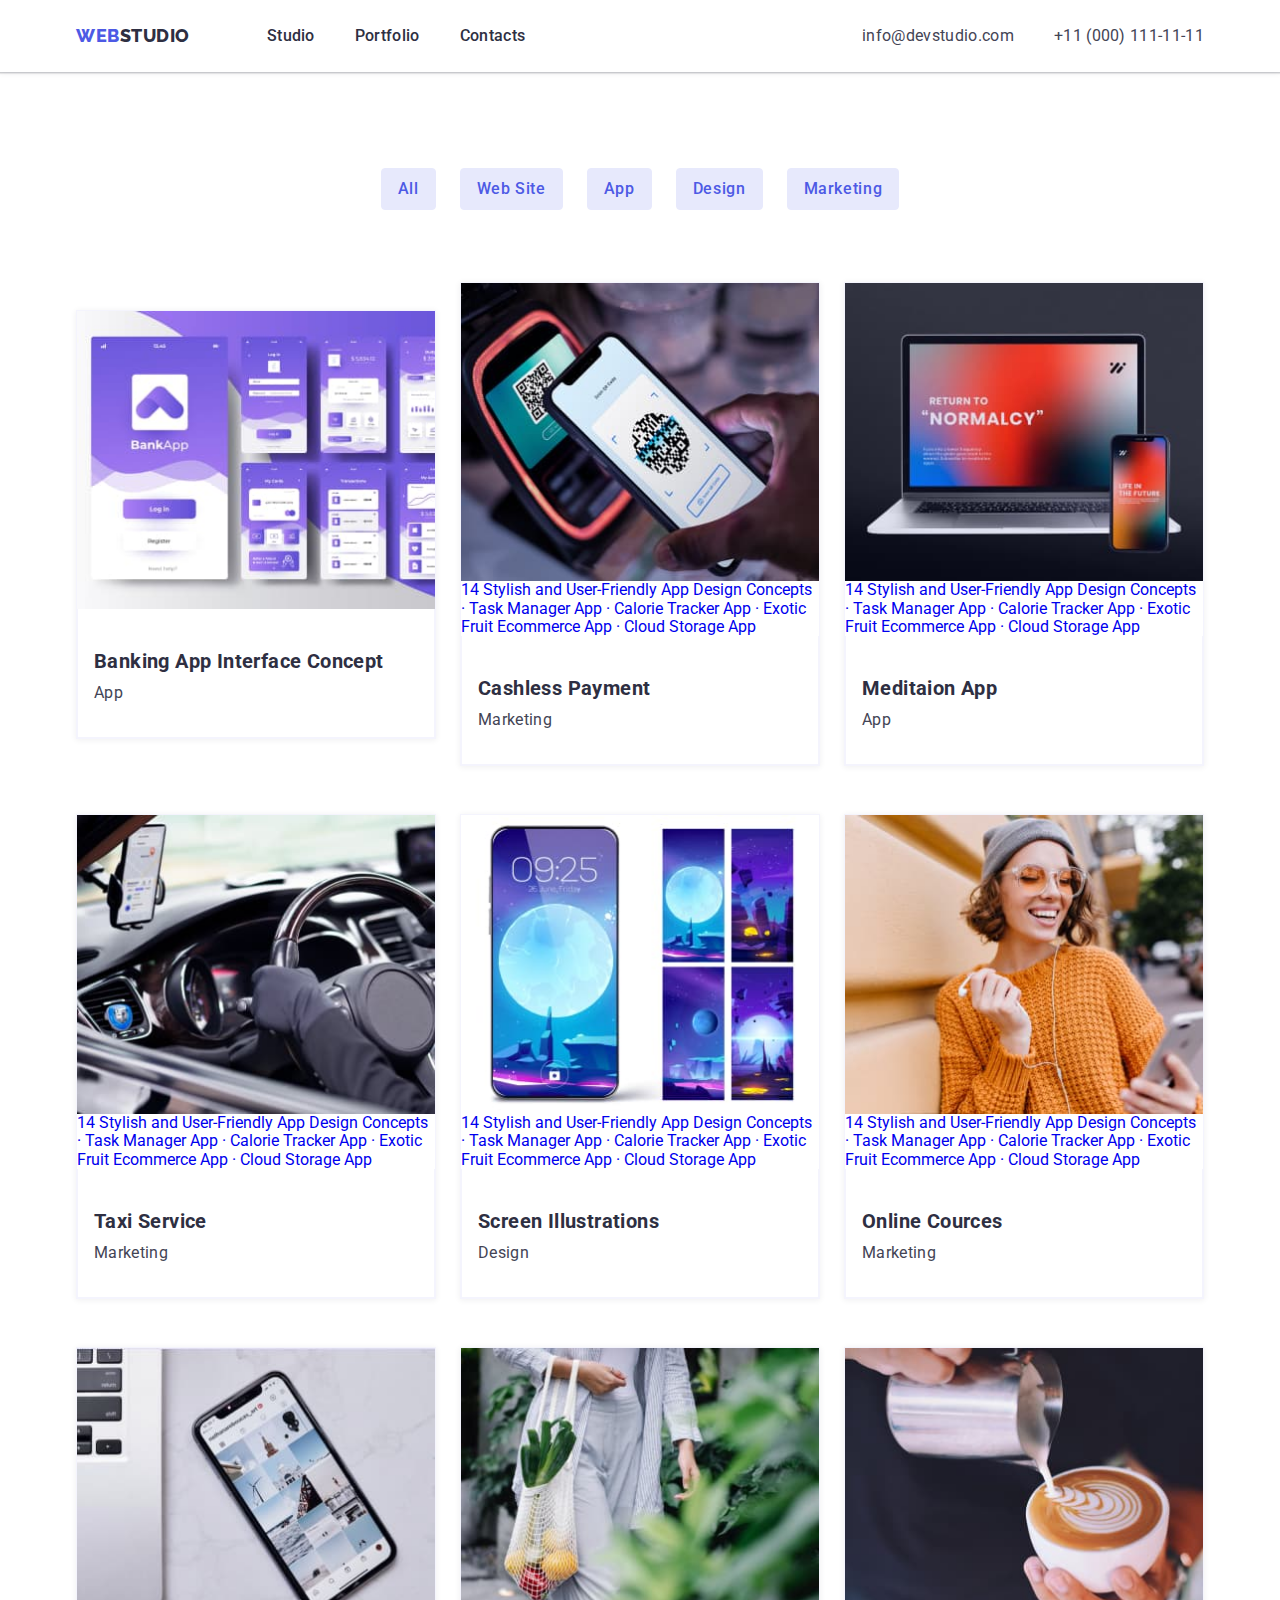
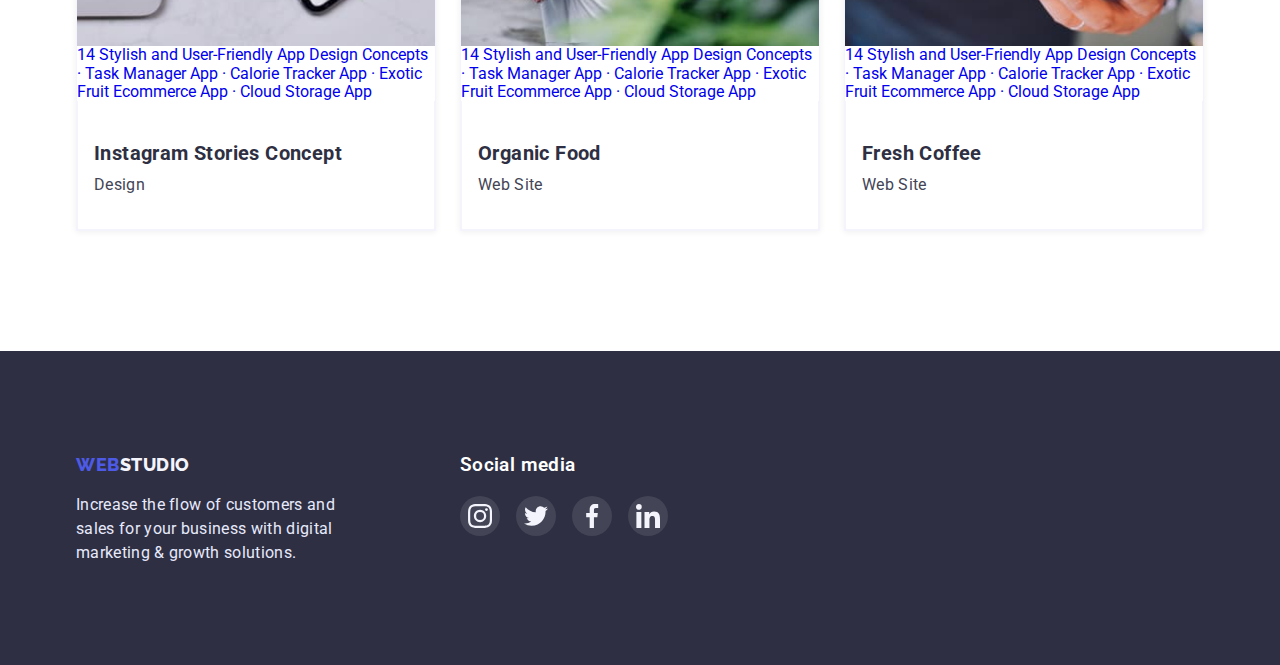
==== commit 288fba01: "додано анімаувю у портфоліо" ====
--- a/portfolio.html
+++ b/portfolio.html
@@ -80,16 +80,18 @@
           <ul class="portfolio-work">
             <li class="portfolio-card-item">
               <a href="#" class="portfolio-card-link">
-                <img
-                  src="./images/banking_app_interface.jpg"
-                  alt="Banking App Interface Concept"
-                  width="360"
-                  class="our-work-img" />
-                <p class="portfolio-overlay-card">
-                  14 Stylish and User-Friendly App Design Concepts · Task
-                  Manager App · Calorie Tracker App · Exotic Fruit Ecommerce App
-                  · Cloud Storage App
-                </p>
+                <div class="portfolio-img-wrapper">
+                  <img
+                    src="./images/banking_app_interface.jpg"
+                    alt="Banking App Interface Concept"
+                    width="360"
+                    class="our-work-img" />
+                  <p class="portfolio-overlay-card">
+                    14 Stylish and User-Friendly App Design Concepts · Task
+                    Manager App · Calorie Tracker App · Exotic Fruit Ecommerce
+                    App · Cloud Storage App
+                  </p>
+                </div>
                 <div class="portfolio-description">
                   <h2 class="strategy-header">Banking App Interface Concept</h2>
                   <p class="strategy-text">App</p>
@@ -103,7 +105,7 @@
                   alt="Cashless Payment"
                   width="360"
                   class="our-work-img" />
-                <p class="portfolio-overlay-card">
+                <p>
                   14 Stylish and User-Friendly App Design Concepts · Task
                   Manager App · Calorie Tracker App · Exotic Fruit Ecommerce App
                   · Cloud Storage App
@@ -121,7 +123,7 @@
                   alt="Meditaion App"
                   width="360"
                   class="our-work-img" />
-                <p class="portfolio-overlay-card">
+                <p>
                   14 Stylish and User-Friendly App Design Concepts · Task
                   Manager App · Calorie Tracker App · Exotic Fruit Ecommerce App
                   · Cloud Storage App
@@ -139,7 +141,7 @@
                   alt="Taxi Service"
                   width="360"
                   class="our-work-img" />
-                <p class="portfolio-overlay-card">
+                <p>
                   14 Stylish and User-Friendly App Design Concepts · Task
                   Manager App · Calorie Tracker App · Exotic Fruit Ecommerce App
                   · Cloud Storage App
@@ -157,7 +159,7 @@
                   alt="Screen Illustrations"
                   width="360"
                   class="our-work-img" />
-                <p class="portfolio-overlay-card">
+                <p>
                   14 Stylish and User-Friendly App Design Concepts · Task
                   Manager App · Calorie Tracker App · Exotic Fruit Ecommerce App
                   · Cloud Storage App
@@ -175,7 +177,7 @@
                   alt="Online Cources"
                   width="360"
                   class="our-work-img" />
-                <p class="portfolio-overlay-card">
+                <p>
                   14 Stylish and User-Friendly App Design Concepts · Task
                   Manager App · Calorie Tracker App · Exotic Fruit Ecommerce App
                   · Cloud Storage App
@@ -193,7 +195,7 @@
                   alt="Instagram Stories Concept"
                   width="360"
                   class="our-work-img" />
-                <p class="portfolio-overlay-card">
+                <p>
                   14 Stylish and User-Friendly App Design Concepts · Task
                   Manager App · Calorie Tracker App · Exotic Fruit Ecommerce App
                   · Cloud Storage App
@@ -211,7 +213,7 @@
                   alt="Organic Food"
                   width="360"
                   class="our-work-img" />
-                <p class="portfolio-overlay-card">
+                <p>
                   14 Stylish and User-Friendly App Design Concepts · Task
                   Manager App · Calorie Tracker App · Exotic Fruit Ecommerce App
                   · Cloud Storage App
@@ -229,7 +231,7 @@
                   alt="Fresh Coffee"
                   width="360"
                   class="our-work-img" />
-                <p class="portfolio-overlay-card">
+                <p>
                   14 Stylish and User-Friendly App Design Concepts · Task
                   Manager App · Calorie Tracker App · Exotic Fruit Ecommerce App
                   · Cloud Storage App
--- a/css/styles.css
+++ b/css/styles.css
@@ -484,15 +484,26 @@
   position: absolute;
   left: 0;
   top: 0;
+  width: 100%;
+  height: 100%;
+  overflow: auto;
+  transform: translate(0, 100%);
+  transition: transform 250ms cubic-bezier(0.4, 0, 0.2, 1);
+
   font-size: 16px;
   line-height: 1.5;
   letter-spacing: 0.02em;
-  color: #f4f4fd;
+  color: var(--light-color);
   padding-top: 40px;
   padding-right: 32px;
   padding-bottom: 40px;
   padding-left: 32px;
-  background-color: rgb(77, 90, 229, 0.5);
+  background-color: var(--brand-color);
+}
+
+.portfolio-img-wrapper {
+  position: relative;
+  overflow: hidden;
 }
 
 .menu-btn {
@@ -538,9 +549,13 @@
 }
 
 .portfolio-card-item {
-  position: relative;
   display: flex;
   flex-basis: calc((100% - (2 * 24px)) / 3);
+}
+
+.portfolio-card-link:hover .portfolio-overlay-card,
+.portfolio-card-link:focus .portfolio-overlay-card {
+  transform: translate(0, 0);
 }
 
 .portfolio-card-link {
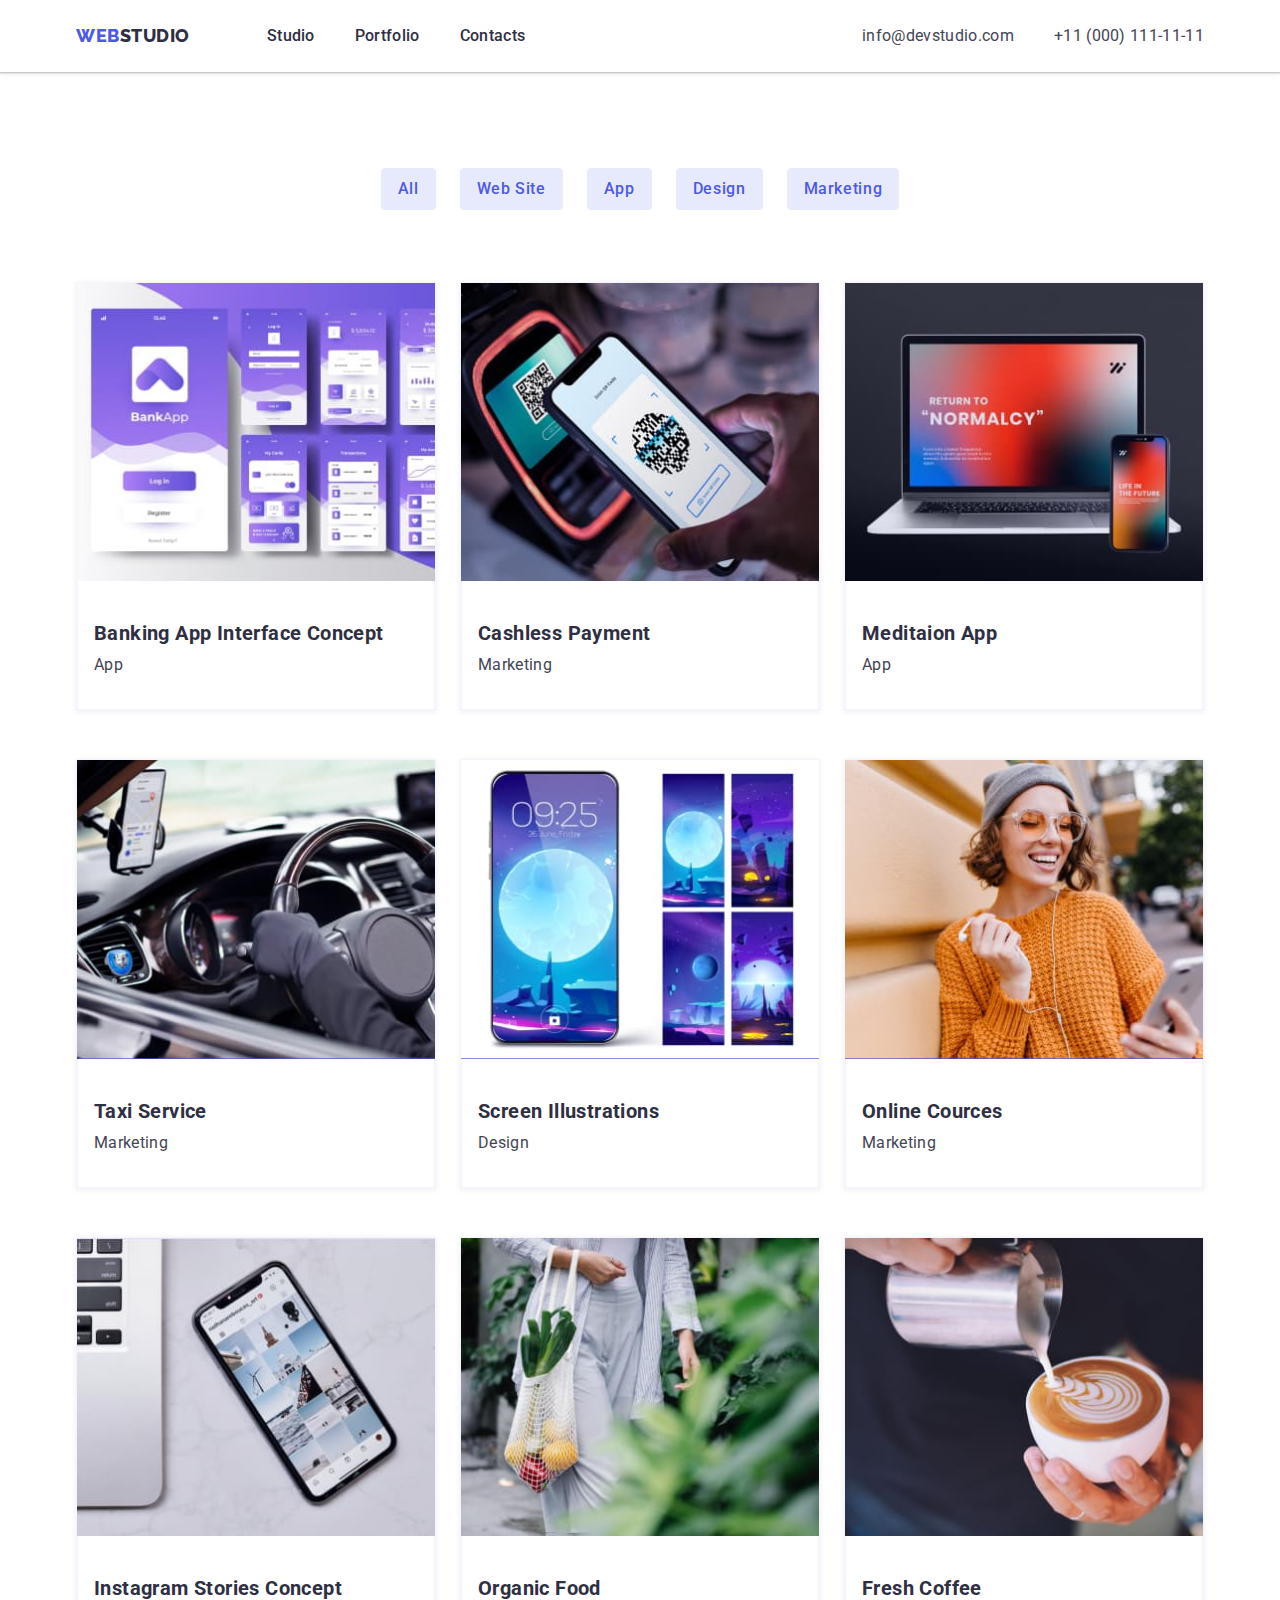
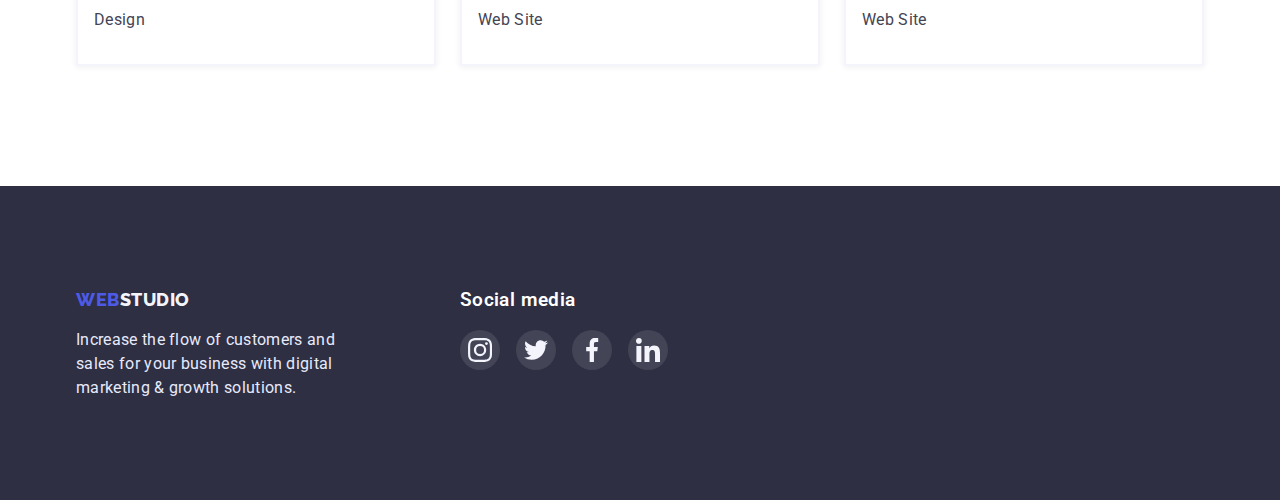
==== commit 0be8f205: "fix portfolio page" ====
--- a/portfolio.html
+++ b/portfolio.html
@@ -100,16 +100,18 @@
             </li>
             <li class="portfolio-card-item">
               <a href="#" class="portfolio-card-link">
-                <img
-                  src="./images/cashless_payment.jpg"
-                  alt="Cashless Payment"
-                  width="360"
-                  class="our-work-img" />
-                <p>
-                  14 Stylish and User-Friendly App Design Concepts · Task
-                  Manager App · Calorie Tracker App · Exotic Fruit Ecommerce App
-                  · Cloud Storage App
-                </p>
+                <div class="portfolio-img-wrapper">
+                  <img
+                    src="./images/cashless_payment.jpg"
+                    alt="Cashless Payment"
+                    width="360"
+                    class="our-work-img" />
+                  <p class="portfolio-overlay-card">
+                    14 Stylish and User-Friendly App Design Concepts · Task
+                    Manager App · Calorie Tracker App · Exotic Fruit Ecommerce
+                    App · Cloud Storage App
+                  </p>
+                </div>
                 <div class="portfolio-description">
                   <h2 class="strategy-header">Cashless Payment</h2>
                   <p class="strategy-text">Marketing</p>
@@ -118,16 +120,18 @@
             </li>
             <li class="portfolio-card-item">
               <a href="#" class="portfolio-card-link">
-                <img
-                  src="./images/meditation_app.jpg"
-                  alt="Meditaion App"
-                  width="360"
-                  class="our-work-img" />
-                <p>
-                  14 Stylish and User-Friendly App Design Concepts · Task
-                  Manager App · Calorie Tracker App · Exotic Fruit Ecommerce App
-                  · Cloud Storage App
-                </p>
+                <div class="portfolio-img-wrapper">
+                  <img
+                    src="./images/meditation_app.jpg"
+                    alt="Meditaion App"
+                    width="360"
+                    class="our-work-img" />
+                  <p class="portfolio-overlay-card">
+                    14 Stylish and User-Friendly App Design Concepts · Task
+                    Manager App · Calorie Tracker App · Exotic Fruit Ecommerce
+                    App · Cloud Storage App
+                  </p>
+                </div>
                 <div class="portfolio-description">
                   <h2 class="strategy-header">Meditaion App</h2>
                   <p class="strategy-text">App</p>
@@ -136,16 +140,18 @@
             </li>
             <li class="portfolio-card-item">
               <a href="#" class="portfolio-card-link">
-                <img
-                  src="./images/taxi_service.jpg"
-                  alt="Taxi Service"
-                  width="360"
-                  class="our-work-img" />
-                <p>
-                  14 Stylish and User-Friendly App Design Concepts · Task
-                  Manager App · Calorie Tracker App · Exotic Fruit Ecommerce App
-                  · Cloud Storage App
-                </p>
+                <div class="portfolio-img-wrapper">
+                  <img
+                    src="./images/taxi_service.jpg"
+                    alt="Taxi Service"
+                    width="360"
+                    class="our-work-img" />
+                  <p class="portfolio-overlay-card">
+                    14 Stylish and User-Friendly App Design Concepts · Task
+                    Manager App · Calorie Tracker App · Exotic Fruit Ecommerce
+                    App · Cloud Storage App
+                  </p>
+                </div>
                 <div class="portfolio-description">
                   <h2 class="strategy-header">Taxi Service</h2>
                   <p class="strategy-text">Marketing</p>
@@ -154,16 +160,18 @@
             </li>
             <li class="portfolio-card-item">
               <a href="#" class="portfolio-card-link">
-                <img
-                  src="./images/screen_ilustrator.jpg"
-                  alt="Screen Illustrations"
-                  width="360"
-                  class="our-work-img" />
-                <p>
-                  14 Stylish and User-Friendly App Design Concepts · Task
-                  Manager App · Calorie Tracker App · Exotic Fruit Ecommerce App
-                  · Cloud Storage App
-                </p>
+                <div class="portfolio-img-wrapper">
+                  <img
+                    src="./images/screen_ilustrator.jpg"
+                    alt="Screen Illustrations"
+                    width="360"
+                    class="our-work-img" />
+                  <p class="portfolio-overlay-card">
+                    14 Stylish and User-Friendly App Design Concepts · Task
+                    Manager App · Calorie Tracker App · Exotic Fruit Ecommerce
+                    App · Cloud Storage App
+                  </p>
+                </div>
                 <div class="portfolio-description">
                   <h2 class="strategy-header">Screen Illustrations</h2>
                   <p class="strategy-text">Design</p>
@@ -172,16 +180,18 @@
             </li>
             <li class="portfolio-card-item">
               <a href="#" class="portfolio-card-link">
-                <img
-                  src="./images/online_cources.jpg"
-                  alt="Online Cources"
-                  width="360"
-                  class="our-work-img" />
-                <p>
-                  14 Stylish and User-Friendly App Design Concepts · Task
-                  Manager App · Calorie Tracker App · Exotic Fruit Ecommerce App
-                  · Cloud Storage App
-                </p>
+                <div class="portfolio-img-wrapper">
+                  <img
+                    src="./images/online_cources.jpg"
+                    alt="Online Cources"
+                    width="360"
+                    class="our-work-img" />
+                  <p class="portfolio-overlay-card">
+                    14 Stylish and User-Friendly App Design Concepts · Task
+                    Manager App · Calorie Tracker App · Exotic Fruit Ecommerce
+                    App · Cloud Storage App
+                  </p>
+                </div>
                 <div class="portfolio-description">
                   <h2 class="strategy-header">Online Cources</h2>
                   <p class="strategy-text">Marketing</p>
@@ -190,16 +200,18 @@
             </li>
             <li class="portfolio-card-item">
               <a href="#" class="portfolio-card-link">
-                <img
-                  src="./images/inst_stories.jpg"
-                  alt="Instagram Stories Concept"
-                  width="360"
-                  class="our-work-img" />
-                <p>
-                  14 Stylish and User-Friendly App Design Concepts · Task
-                  Manager App · Calorie Tracker App · Exotic Fruit Ecommerce App
-                  · Cloud Storage App
-                </p>
+                <div class="portfolio-img-wrapper">
+                  <img
+                    src="./images/inst_stories.jpg"
+                    alt="Instagram Stories Concept"
+                    width="360"
+                    class="our-work-img" />
+                  <p class="portfolio-overlay-card">
+                    14 Stylish and User-Friendly App Design Concepts · Task
+                    Manager App · Calorie Tracker App · Exotic Fruit Ecommerce
+                    App · Cloud Storage App
+                  </p>
+                </div>
                 <div class="portfolio-description">
                   <h2 class="strategy-header">Instagram Stories Concept</h2>
                   <p class="strategy-text">Design</p>
@@ -208,16 +220,18 @@
             </li>
             <li class="portfolio-card-item">
               <a href="#" class="portfolio-card-link">
-                <img
-                  src="./images/organic_food.jpg"
-                  alt="Organic Food"
-                  width="360"
-                  class="our-work-img" />
-                <p>
-                  14 Stylish and User-Friendly App Design Concepts · Task
-                  Manager App · Calorie Tracker App · Exotic Fruit Ecommerce App
-                  · Cloud Storage App
-                </p>
+                <div class="portfolio-img-wrapper">
+                  <img
+                    src="./images/organic_food.jpg"
+                    alt="Organic Food"
+                    width="360"
+                    class="our-work-img" />
+                  <p class="portfolio-overlay-card">
+                    14 Stylish and User-Friendly App Design Concepts · Task
+                    Manager App · Calorie Tracker App · Exotic Fruit Ecommerce
+                    App · Cloud Storage App
+                  </p>
+                </div>
                 <div class="portfolio-description">
                   <h2 class="strategy-header">Organic Food</h2>
                   <p class="strategy-text">Web Site</p>
@@ -226,16 +240,18 @@
             </li>
             <li class="portfolio-card-item">
               <a href="#" class="portfolio-card-link">
-                <img
-                  src="./images/fresh_coffee.jpg"
-                  alt="Fresh Coffee"
-                  width="360"
-                  class="our-work-img" />
-                <p>
-                  14 Stylish and User-Friendly App Design Concepts · Task
-                  Manager App · Calorie Tracker App · Exotic Fruit Ecommerce App
-                  · Cloud Storage App
-                </p>
+                <div class="portfolio-img-wrapper">
+                  <img
+                    src="./images/fresh_coffee.jpg"
+                    alt="Fresh Coffee"
+                    width="360"
+                    class="our-work-img" />
+                  <p class="portfolio-overlay-card">
+                    14 Stylish and User-Friendly App Design Concepts · Task
+                    Manager App · Calorie Tracker App · Exotic Fruit Ecommerce
+                    App · Cloud Storage App
+                  </p>
+                </div>
                 <div class="portfolio-description">
                   <h2 class="strategy-header">Fresh Coffee</h2>
                   <p class="strategy-text">Web Site</p>
--- a/css/styles.css
+++ b/css/styles.css
@@ -494,10 +494,10 @@
   line-height: 1.5;
   letter-spacing: 0.02em;
   color: var(--light-color);
-  padding-top: 40px;
-  padding-right: 32px;
-  padding-bottom: 40px;
-  padding-left: 32px;
+  /* padding-top: 40px; */
+  /* padding-right: 32px; */
+  /* padding-bottom: 40px; */
+  /* padding-left: 32px; */
   background-color: var(--brand-color);
 }
 
@@ -559,7 +559,7 @@
 }
 
 .portfolio-card-link {
-  border: 0.5px solid #f4f4fd;
+  border: 0.5px solid var(--light-color);
   box-shadow: 0px 1px 6px rgba(46, 47, 66, 0.08);
 }
 
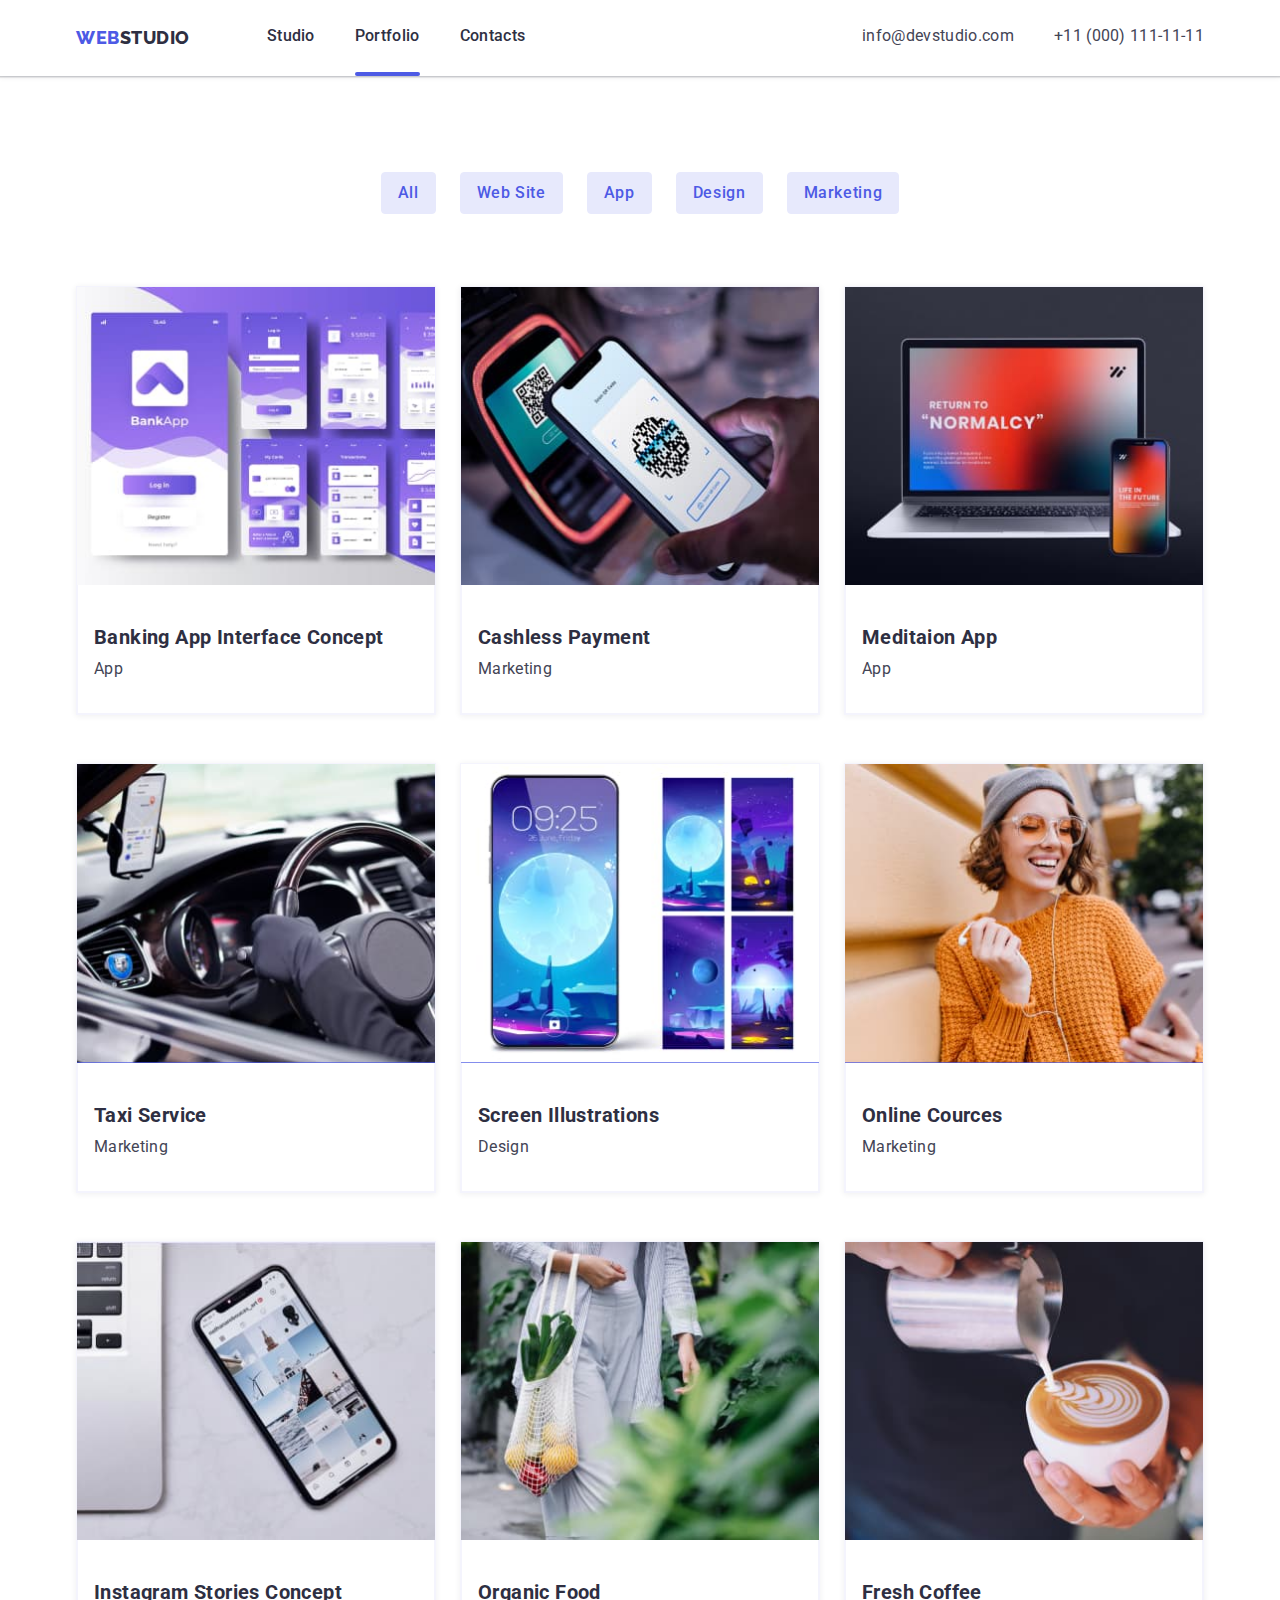
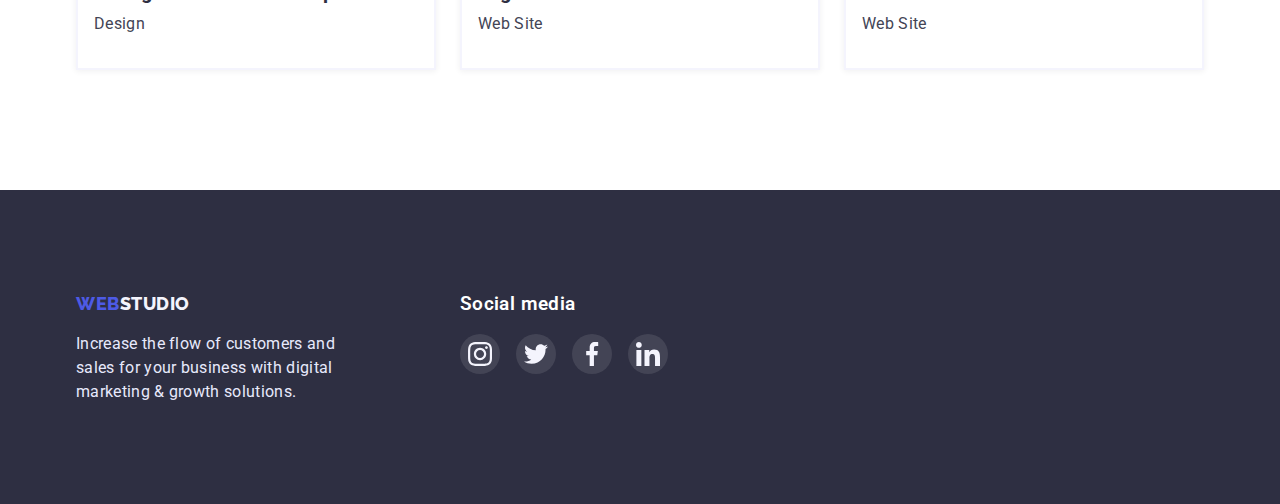
==== commit 1a75332b: "add line" ====
--- a/portfolio.html
+++ b/portfolio.html
@@ -29,7 +29,7 @@
               >
             </li>
             <li class="menu-item">
-              <a href="./portfolio.html" class="menu-link link-item-block"
+              <a href="./portfolio.html" class="act menu-link link-item-block"
                 >Portfolio</a
               >
             </li>
--- a/css/styles.css
+++ b/css/styles.css
@@ -61,6 +61,7 @@
   --light-color: #f4f4fd; /* CLOUD */
   --bgrnd-color: #ffffff; /* WHITE */
   --hero-btn-backgroung: #404bbf;
+  --trans-dur-and-func: 250ms cubic-bezier(0.4, 0, 0.2, 1);
 }
 
 body {
@@ -97,6 +98,23 @@
 .menu {
   display: flex;
   align-items: center;
+}
+
+.menu-item {
+  position: relative;
+}
+
+.act.menu-link::after {
+  content: "";
+  position: absolute;
+  height: 4px;
+  width: 100%;
+
+  background-color: var(--brand-color);
+  border-radius: 2px;
+
+  bottom: 0;
+  left: 0;
 }
 
 .menu-contact {
@@ -135,13 +153,15 @@
   line-height: 1.5;
   letter-spacing: 0.02em;
   color: var(--dark-color);
+  transition: color var(--trans-dur-and-func);
 }
 
 .link-item-block {
   display: block;
   padding-top: 24px;
-  padding-bottom: 24px;
-}
+  padding-bottom: 28px;
+}
+
 .menu-link:hover,
 .menu-link:focus {
   color: var(--body-text-color);
@@ -156,13 +176,11 @@
   line-height: 1.5;
   letter-spacing: 0.02em;
   color: var(--body-text-color);
+  transition: color var(--trans-dur-and-func);
 }
 
 .contact-email:hover,
-.contact-email:focus {
-  color: var(--brand-color);
-}
-
+.contact-email:focus,
 .contact-phone:hover,
 .contact-phone:focus {
   color: var(--brand-color);
@@ -221,6 +239,8 @@
   box-shadow: 0px 4px 4px rgba(0, 0, 0, 0.15);
   border-radius: 4px;
   border-color: transparent;
+  transition: background-color var(--trans-dur-and-func),
+    box-shadow var(--trans-dur-and-func);
 }
 
 .hero-btn:hover,
@@ -395,12 +415,14 @@
   color: var(--sub);
   height: 100%;
   width: 100%;
+  transition: border var(--trans-dur-and-func), color var(--trans-dur-and-func);
 }
 
 .customer-menu-img {
   width: 104px;
   height: 56px;
   fill: var(--sub-text-color);
+  transition: fill var(--trans-dur-and-func), color var(--trans-dur-and-func);
 }
 
 .customer-menu-link:hover,
@@ -457,6 +479,7 @@
   background: rgba(255, 255, 255, 0.1);
   width: 100%;
   height: 100%;
+  transition: background-color var(--trans-dur-and-func);
 }
 
 .footer-social-link:hover,
@@ -488,16 +511,16 @@
   height: 100%;
   overflow: auto;
   transform: translate(0, 100%);
-  transition: transform 250ms cubic-bezier(0.4, 0, 0.2, 1);
+  transition: transform var(--trans-dur-and-func);
 
   font-size: 16px;
   line-height: 1.5;
   letter-spacing: 0.02em;
   color: var(--light-color);
-  /* padding-top: 40px; */
-  /* padding-right: 32px; */
-  /* padding-bottom: 40px; */
-  /* padding-left: 32px; */
+
+  padding-top: 40px;
+  padding-right: 32px;
+  padding-left: 32px;
   background-color: var(--brand-color);
 }
 
@@ -518,6 +541,9 @@
   border-radius: 4px;
   border: 1px solid #e7e9fc;
   font-family: var(--primary-font);
+  transition: color var(--trans-dur-and-func),
+    background-color var(--trans-dur-and-func),
+    border-color var(--trans-dur-and-func), box-shadow var(--trans-dur-and-func);
 }
 
 .menu-btn:hover,
@@ -561,6 +587,7 @@
 .portfolio-card-link {
   border: 0.5px solid var(--light-color);
   box-shadow: 0px 1px 6px rgba(46, 47, 66, 0.08);
+  transition: box-shadow var(--trans-dur-and-func);
 }
 
 .portfolio-card-link:hover,
@@ -578,3 +605,65 @@
   border-color: var(--light-color);
   border-top: none;
 }
+/* ============= MODAL WINDOW ========== */
+.backdrop.is-hidden {
+  visibility: hidden;
+  opacity: 0;
+  pointer-events: none;
+}
+
+.backdrop {
+  position: fixed;
+  top: 0;
+  left: 0;
+  z-index: 100;
+  width: 100%;
+  height: 100%;
+  background-color: rgba(46, 47, 66, 0.4);
+
+  transition: opacity var(--trans-dur-and-func),
+    visibility var(--trans-dur-and-func);
+}
+
+.modal {
+  position: absolute;
+  width: 408px;
+  height: 576px;
+  background: #fcfcfc;
+  top: 50%;
+  left: 50%;
+  transform: translate(-50%, -50%);
+  box-shadow: 0px 1px 1px rgba(0, 0, 0, 0.14), 0px 1px 3px rgba(0, 0, 0, 0.12),
+    0px 2px 1px rgba(0, 0, 0, 0.2);
+  border-radius: 4px;
+}
+
+.modal-close-btn {
+  display: flex;
+  justify-content: center;
+  align-items: center;
+  position: absolute;
+  top: 24px;
+  right: 23px;
+
+  width: 24px;
+  height: 24px;
+  border-radius: 50%;
+  background: var(--accent-color);
+  border: 1px solid rgba(0, 0, 0, 0.1);
+  transition: box-shadow var(--trans-dur-and-func),
+    border-radius var(--trans-dur-and-func);
+}
+
+.modal-close-btn:hover,
+.modal-close-btn:focus {
+  box-shadow: 0px 1px 6px rgba(46, 47, 66, 0.08),
+    0px 1px 1px rgba(46, 47, 66, 0.16), 0px 2px 1px rgba(46, 47, 66, 0.08);
+}
+
+.modal-close-btn-img {
+  width: 8px;
+  height: 8px;
+  padding: 0;
+}
+/* ============= /MODAL WINDOW ========== */
